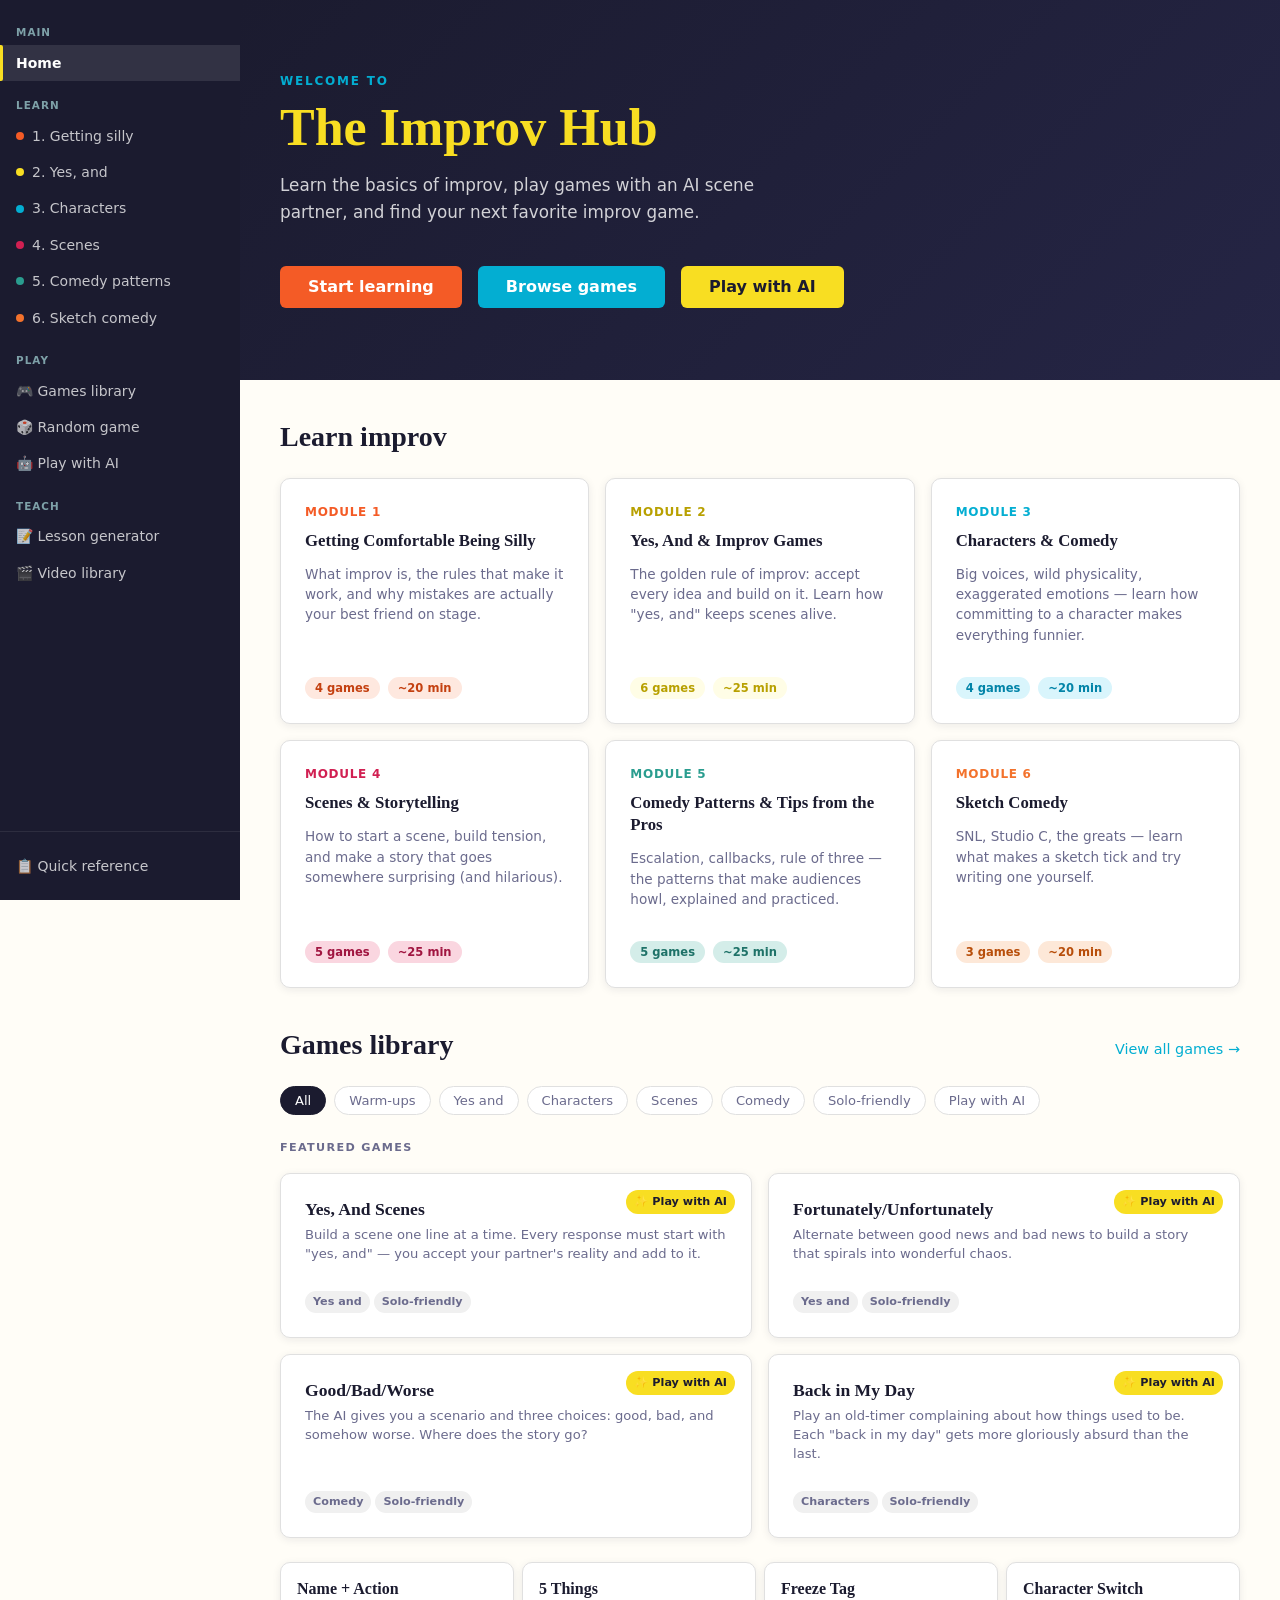
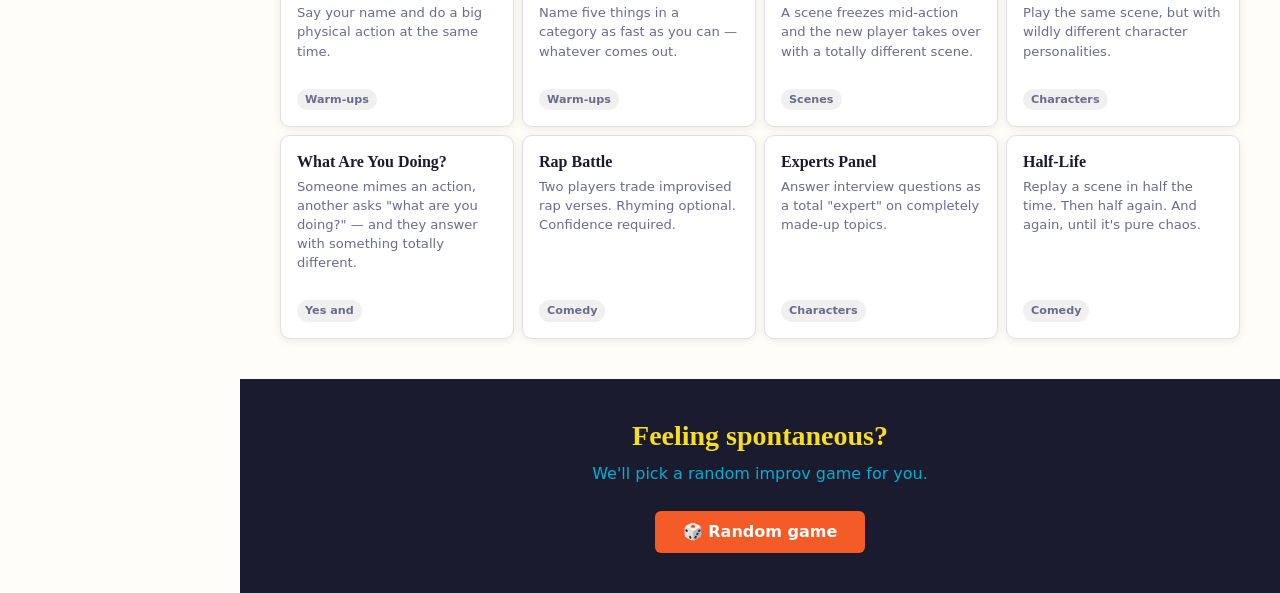
==== index.html @ 0218b7f6 "Initial site build Co-Authored-By: Claude Sonnet 4.6 <noreply@anthropic.com>" ====
<!DOCTYPE html>
<html lang="en">
<head>
  <meta charset="UTF-8">
  <meta name="viewport" content="width=device-width, initial-scale=1.0">
  <title>The Improv Hub</title>
  <link rel="stylesheet" href="style.css">
</head>
<body>

  <!-- ============================================================
       MOBILE: Hamburger toggle button
       Only visible on screens 768px and smaller.
       aria-expanded is updated by navigation.js
  ============================================================ -->
  <button
    class="sidebar-toggle"
    id="sidebar-toggle"
    aria-label="Open navigation menu"
    aria-expanded="false"
    aria-controls="sidebar"
  >
    ☰
  </button>

  <!-- ============================================================
       MOBILE: Overlay that dims the page behind the open sidebar
  ============================================================ -->
  <div class="sidebar-overlay" id="sidebar-overlay" aria-hidden="true"></div>

  <!-- ============================================================
       SITE WRAPPER: Flex container holding sidebar + main content
  ============================================================ -->
  <div class="site-wrapper">

    <!-- ==========================================================
         SIDEBAR NAVIGATION
    ========================================================== -->
    <nav class="sidebar" id="sidebar" aria-label="Main navigation">

      <!-- Nav links -->
      <div class="sidebar-nav">

        <!-- MAIN group -->
        <div class="nav-group">
          <div class="nav-group-label">Main</div>
          <a href="index.html" class="nav-link">Home</a>
        </div>

        <!-- LEARN group -->
        <div class="nav-group">
          <div class="nav-group-label">Learn</div>

          <a href="modules/module1.html" class="nav-link">
            <!-- Each dot uses an inline style for its specific module color -->
            <span class="module-dot" style="background-color: var(--module-1-color);" aria-hidden="true"></span>
            1. Getting silly
          </a>

          <a href="modules/module2.html" class="nav-link">
            <span class="module-dot" style="background-color: var(--module-2-color);" aria-hidden="true"></span>
            2. Yes, and
          </a>

          <a href="modules/module3.html" class="nav-link">
            <span class="module-dot" style="background-color: var(--module-3-color);" aria-hidden="true"></span>
            3. Characters
          </a>

          <a href="modules/module4.html" class="nav-link">
            <span class="module-dot" style="background-color: var(--module-4-color);" aria-hidden="true"></span>
            4. Scenes
          </a>

          <a href="modules/module5.html" class="nav-link">
            <span class="module-dot" style="background-color: var(--module-5-color);" aria-hidden="true"></span>
            5. Comedy patterns
          </a>

          <a href="modules/module6.html" class="nav-link">
            <span class="module-dot" style="background-color: var(--module-6-color);" aria-hidden="true"></span>
            6. Sketch comedy
          </a>
        </div>

        <!-- PLAY group -->
        <div class="nav-group">
          <div class="nav-group-label">Play</div>
          <a href="games/library.html" class="nav-link">🎮 Games library</a>
          <a href="#random-game" class="nav-link">🎲 Random game</a>
          <a href="play/ai-play.html" class="nav-link">🤖 Play with AI</a>
        </div>

        <!-- TEACH group -->
        <div class="nav-group">
          <div class="nav-group-label">Teach</div>
          <a href="teach/lesson-generator.html" class="nav-link">📝 Lesson generator</a>
          <a href="videos/library.html" class="nav-link">🎬 Video library</a>
        </div>

      </div><!-- /sidebar-nav -->

      <!-- Divider + Quick Reference at the bottom -->
      <div class="sidebar-footer">
        <a href="reference.html" class="nav-link">📋 Quick reference</a>
      </div>

    </nav><!-- /sidebar -->


    <!-- ==========================================================
         MAIN CONTENT
    ========================================================== -->
    <main class="main-content" id="main-content">


      <!-- ======================================================
           HERO SECTION
      ====================================================== -->
      <section class="hero" aria-labelledby="hero-title">
        <p class="hero-eyebrow">Welcome to</p>
        <h1 class="hero-title" id="hero-title">The Improv Hub</h1>
        <p class="hero-subtitle">
          Learn the basics of improv, play games with an AI scene partner,
          and find your next favorite improv game.
        </p>
        <div class="hero-buttons">
          <a href="modules/module1.html" class="btn btn-orange btn-lg">Start learning</a>
          <a href="games/library.html"   class="btn btn-teal btn-lg">Browse games</a>
          <a href="play/ai-play.html"    class="btn btn-yellow btn-lg">Play with AI</a>
        </div>
      </section>


      <!-- ======================================================
           LEARN IMPROV — 6 MODULE CARDS
      ====================================================== -->
      <section class="section" aria-labelledby="learn-heading">
        <h2 class="section-heading" id="learn-heading">Learn improv</h2>

        <div class="modules-grid">

          <!-- Module 1: Getting Comfortable Being Silly -->
          <a href="modules/module1.html" class="card module-card" aria-label="Module 1: Getting Comfortable Being Silly">
            <span
              class="module-card-label"
              style="color: var(--module-1-color);"
            >Module 1</span>
            <h3 class="module-card-title">Getting Comfortable Being Silly</h3>
            <p class="module-card-desc">
              What improv is, the rules that make it work, and why mistakes
              are actually your best friend on stage.
            </p>
            <div class="module-card-meta">
              <span class="badge badge-tinted" style="--badge-bg: #FEE8DF; --badge-color: #C44010;">4 games</span>
              <span class="badge badge-tinted" style="--badge-bg: #FEE8DF; --badge-color: #C44010;">~20 min</span>
            </div>
          </a>

          <!-- Module 2: Yes, And -->
          <!-- Yellow needs special treatment — darkened text for readability -->
          <a href="modules/module2.html" class="card module-card" aria-label="Module 2: Yes, And and Improv Games">
            <span
              class="module-card-label"
              style="color: var(--color-yellow-text);"
            >Module 2</span>
            <h3 class="module-card-title">Yes, And &amp; Improv Games</h3>
            <p class="module-card-desc">
              The golden rule of improv: accept every idea and build on it.
              Learn how "yes, and" keeps scenes alive.
            </p>
            <div class="module-card-meta">
              <span class="badge badge-tinted" style="--badge-bg: var(--color-yellow-tint); --badge-color: var(--color-yellow-text);">6 games</span>
              <span class="badge badge-tinted" style="--badge-bg: var(--color-yellow-tint); --badge-color: var(--color-yellow-text);">~25 min</span>
            </div>
          </a>

          <!-- Module 3: Characters -->
          <a href="modules/module3.html" class="card module-card" aria-label="Module 3: Characters and Comedy">
            <span
              class="module-card-label"
              style="color: var(--module-3-color);"
            >Module 3</span>
            <h3 class="module-card-title">Characters &amp; Comedy</h3>
            <p class="module-card-desc">
              Big voices, wild physicality, exaggerated emotions — learn how
              committing to a character makes everything funnier.
            </p>
            <div class="module-card-meta">
              <span class="badge badge-tinted" style="--badge-bg: #D9F5FC; --badge-color: #0284A8;">4 games</span>
              <span class="badge badge-tinted" style="--badge-bg: #D9F5FC; --badge-color: #0284A8;">~20 min</span>
            </div>
          </a>

          <!-- Module 4: Scenes -->
          <a href="modules/module4.html" class="card module-card" aria-label="Module 4: Scenes and Storytelling">
            <span
              class="module-card-label"
              style="color: var(--module-4-color);"
            >Module 4</span>
            <h3 class="module-card-title">Scenes &amp; Storytelling</h3>
            <p class="module-card-desc">
              How to start a scene, build tension, and make a story that goes
              somewhere surprising (and hilarious).
            </p>
            <div class="module-card-meta">
              <span class="badge badge-tinted" style="--badge-bg: #FAD6E0; --badge-color: #A01540;">5 games</span>
              <span class="badge badge-tinted" style="--badge-bg: #FAD6E0; --badge-color: #A01540;">~25 min</span>
            </div>
          </a>

          <!-- Module 5: Comedy Patterns -->
          <a href="modules/module5.html" class="card module-card" aria-label="Module 5: Comedy Patterns and Tips from the Pros">
            <span
              class="module-card-label"
              style="color: var(--module-5-color);"
            >Module 5</span>
            <h3 class="module-card-title">Comedy Patterns &amp; Tips from the Pros</h3>
            <p class="module-card-desc">
              Escalation, callbacks, rule of three — the patterns that make
              audiences howl, explained and practiced.
            </p>
            <div class="module-card-meta">
              <span class="badge badge-tinted" style="--badge-bg: #D4EDE9; --badge-color: #1E7268;">5 games</span>
              <span class="badge badge-tinted" style="--badge-bg: #D4EDE9; --badge-color: #1E7268;">~25 min</span>
            </div>
          </a>

          <!-- Module 6: Sketch Comedy -->
          <a href="modules/module6.html" class="card module-card" aria-label="Module 6: Sketch Comedy">
            <span
              class="module-card-label"
              style="color: var(--module-6-color);"
            >Module 6</span>
            <h3 class="module-card-title">Sketch Comedy</h3>
            <p class="module-card-desc">
              SNL, Studio C, the greats — learn what makes a sketch tick
              and try writing one yourself.
            </p>
            <div class="module-card-meta">
              <span class="badge badge-tinted" style="--badge-bg: #FDE8D8; --badge-color: #B84E0A;">3 games</span>
              <span class="badge badge-tinted" style="--badge-bg: #FDE8D8; --badge-color: #B84E0A;">~20 min</span>
            </div>
          </a>

        </div><!-- /modules-grid -->
      </section>


      <!-- ======================================================
           GAMES LIBRARY SECTION
      ====================================================== -->
      <section class="section" aria-labelledby="games-heading">

        <div class="section-heading-row">
          <h2 class="section-heading" id="games-heading">Games library</h2>
          <a href="games/library.html" class="view-all-link">View all games →</a>
        </div>

        <!-- Filter tags -->
        <div class="filter-tags" role="group" aria-label="Filter games by category">
          <button class="filter-tag active" data-filter="all">All</button>
          <button class="filter-tag" data-filter="warm-ups">Warm-ups</button>
          <button class="filter-tag" data-filter="yes-and">Yes and</button>
          <button class="filter-tag" data-filter="characters">Characters</button>
          <button class="filter-tag" data-filter="scenes">Scenes</button>
          <button class="filter-tag" data-filter="comedy">Comedy</button>
          <button class="filter-tag" data-filter="solo-friendly">Solo-friendly</button>
          <button class="filter-tag" data-filter="ai">Play with AI</button>
        </div>

        <!-- Featured games subheading -->
        <p class="subsection-label">Featured games</p>

        <!-- 2x2 featured game cards — all AI-playable -->
        <div class="featured-games-grid">

          <a href="play/ai-play.html?game=yes-and" class="card game-card game-card-featured" aria-label="Yes, And Scenes — Play with AI">
            <span class="ai-badge">✨ Play with AI</span>
            <h3 class="game-card-title">Yes, And Scenes</h3>
            <p class="game-card-desc">
              Build a scene one line at a time. Every response must start with
              "yes, and" — you accept your partner's reality and add to it.
            </p>
            <div class="game-card-meta">
              <span class="tag">Yes and</span>
              <span class="tag">Solo-friendly</span>
            </div>
          </a>

          <a href="play/ai-play.html?game=fortunately-unfortunately" class="card game-card game-card-featured" aria-label="Fortunately/Unfortunately — Play with AI">
            <span class="ai-badge">✨ Play with AI</span>
            <h3 class="game-card-title">Fortunately/Unfortunately</h3>
            <p class="game-card-desc">
              Alternate between good news and bad news to build a story that
              spirals into wonderful chaos.
            </p>
            <div class="game-card-meta">
              <span class="tag">Yes and</span>
              <span class="tag">Solo-friendly</span>
            </div>
          </a>

          <a href="play/ai-play.html?game=good-bad-worse" class="card game-card game-card-featured" aria-label="Good/Bad/Worse — Play with AI">
            <span class="ai-badge">✨ Play with AI</span>
            <h3 class="game-card-title">Good/Bad/Worse</h3>
            <p class="game-card-desc">
              The AI gives you a scenario and three choices: good, bad, and
              somehow worse. Where does the story go?
            </p>
            <div class="game-card-meta">
              <span class="tag">Comedy</span>
              <span class="tag">Solo-friendly</span>
            </div>
          </a>

          <a href="play/ai-play.html?game=back-in-my-day" class="card game-card game-card-featured" aria-label="Back in My Day — Play with AI">
            <span class="ai-badge">✨ Play with AI</span>
            <h3 class="game-card-title">Back in My Day</h3>
            <p class="game-card-desc">
              Play an old-timer complaining about how things used to be.
              Each "back in my day" gets more gloriously absurd than the last.
            </p>
            <div class="game-card-meta">
              <span class="tag">Characters</span>
              <span class="tag">Solo-friendly</span>
            </div>
          </a>

        </div><!-- /featured-games-grid -->

        <!-- Smaller 4-column game grid -->
        <div class="games-grid-small">

          <a href="games/library.html" class="card game-card" aria-label="Name Plus Action">
            <h3 class="game-card-title">Name + Action</h3>
            <p class="game-card-desc">Say your name and do a big physical action at the same time.</p>
            <div class="game-card-meta">
              <span class="tag">Warm-ups</span>
            </div>
          </a>

          <a href="games/library.html" class="card game-card" aria-label="5 Things">
            <h3 class="game-card-title">5 Things</h3>
            <p class="game-card-desc">Name five things in a category as fast as you can — whatever comes out.</p>
            <div class="game-card-meta">
              <span class="tag">Warm-ups</span>
            </div>
          </a>

          <a href="games/library.html" class="card game-card" aria-label="Freeze Tag">
            <h3 class="game-card-title">Freeze Tag</h3>
            <p class="game-card-desc">A scene freezes mid-action and the new player takes over with a totally different scene.</p>
            <div class="game-card-meta">
              <span class="tag">Scenes</span>
            </div>
          </a>

          <a href="games/library.html" class="card game-card" aria-label="Character Switch">
            <h3 class="game-card-title">Character Switch</h3>
            <p class="game-card-desc">Play the same scene, but with wildly different character personalities.</p>
            <div class="game-card-meta">
              <span class="tag">Characters</span>
            </div>
          </a>

          <a href="games/library.html" class="card game-card" aria-label="What Are You Doing?">
            <h3 class="game-card-title">What Are You Doing?</h3>
            <p class="game-card-desc">Someone mimes an action, another asks "what are you doing?" — and they answer with something totally different.</p>
            <div class="game-card-meta">
              <span class="tag">Yes and</span>
            </div>
          </a>

          <a href="games/library.html" class="card game-card" aria-label="Rap Battle">
            <h3 class="game-card-title">Rap Battle</h3>
            <p class="game-card-desc">Two players trade improvised rap verses. Rhyming optional. Confidence required.</p>
            <div class="game-card-meta">
              <span class="tag">Comedy</span>
            </div>
          </a>

          <a href="games/library.html" class="card game-card" aria-label="Experts Panel">
            <h3 class="game-card-title">Experts Panel</h3>
            <p class="game-card-desc">Answer interview questions as a total "expert" on completely made-up topics.</p>
            <div class="game-card-meta">
              <span class="tag">Characters</span>
            </div>
          </a>

          <a href="games/library.html" class="card game-card" aria-label="Half-Life">
            <h3 class="game-card-title">Half-Life</h3>
            <p class="game-card-desc">Replay a scene in half the time. Then half again. And again, until it's pure chaos.</p>
            <div class="game-card-meta">
              <span class="tag">Comedy</span>
            </div>
          </a>

        </div><!-- /games-grid-small -->

      </section><!-- /games section -->


      <!-- ======================================================
           RANDOM GAME BANNER
      ====================================================== -->
      <section class="random-game-banner" id="random-game" aria-labelledby="random-heading">
        <h2 id="random-heading">Feeling spontaneous?</h2>
        <p>We'll pick a random improv game for you.</p>
        <button class="btn btn-orange btn-lg" id="random-game-btn" onclick="randomGame()">
          🎲 Random game
        </button>
      </section>


    </main><!-- /main-content -->
  </div><!-- /site-wrapper -->


  <!-- ============================================================
       SCRIPTS
  ============================================================ -->
  <script src="js/navigation.js"></script>

  <script>
    /* ---- Filter tags on homepage ----
       When a filter tag is clicked, toggle the active state.
       (Full filtering logic lives in games.js on the library page —
       this just handles the visual toggle here on the homepage.) */
    document.querySelectorAll('.filter-tag').forEach(function (btn) {
      btn.addEventListener('click', function () {
        // Remove active from all tags
        document.querySelectorAll('.filter-tag').forEach(function (t) {
          t.classList.remove('active');
        });
        // Activate clicked tag
        btn.classList.add('active');
      });
    });

    /* ---- Random game ----
       Pick a random AI-playable game and navigate to it. */
    function randomGame() {
      var games = [
        'yes-and',
        'fortunately-unfortunately',
        'good-bad-worse',
        'back-in-my-day',
        'character-interview',
        'what-are-you-doing'
      ];
      var pick = games[Math.floor(Math.random() * games.length)];
      window.location.href = 'play/ai-play.html?game=' + pick;
    }
  </script>

</body>
</html>
---- style.css ----
/* ============================================================
   THE IMPROV HUB — Global Stylesheet
   style.css

   Table of contents:
   1. CSS custom properties (color/type variables)
   2. Reset and base styles
   3. Typography
   4. Layout (sidebar + main content)
   5. Sidebar navigation
   6. Buttons
   7. Cards (module cards, game cards)
   8. Homepage sections (hero, learn improv, games library, random game)
   9. Badges and tags
   10. Filter tags
   11. Utilities
   12. Responsive / mobile
============================================================ */


/* ============================================================
   1. CSS CUSTOM PROPERTIES
   These variables are used everywhere. Change a color here
   and it updates across the whole site.
============================================================ */

:root {
  /* Core colors */
  --color-navy:        #1B1B2F;
  --color-yellow:      #F8DE22;
  --color-orange:      #F45B26;
  --color-teal:        #03AED2;
  --color-red:         #D12052;
  --color-green:       #2A9D8F;
  --color-deep-orange: #F3722C;
  --color-soft-teal:   #A8DADC;

  /* Background and text */
  --color-bg:          #FFFDF7;
  --color-dark-text:   #1B1B2F;
  --color-gray-text:   #6B6B8D;
  --color-border:      #e0e0e0;
  --color-white:       #ffffff;

  /* Module 2 special case — yellow needs dark text on white */
  --color-yellow-text: #B8A000;
  --color-yellow-tint: #FFFDE6;

  /* Module accent colors (used for dots, labels, badges) */
  --module-1-color:    var(--color-orange);
  --module-2-color:    var(--color-yellow);
  --module-3-color:    var(--color-teal);
  --module-4-color:    var(--color-red);
  --module-5-color:    var(--color-green);
  --module-6-color:    var(--color-deep-orange);

  /* Sidebar */
  --sidebar-width:     240px;
  --sidebar-bg:        var(--color-navy);

  /* Typography */
  --font-serif:        'Georgia', 'Times New Roman', serif;
  --font-sans:         'Segoe UI', system-ui, -apple-system, sans-serif;

  /* Spacing */
  --space-xs:   4px;
  --space-sm:   8px;
  --space-md:   16px;
  --space-lg:   24px;
  --space-xl:   40px;
  --space-2xl:  64px;

  /* Border radius */
  --radius-sm:  6px;
  --radius-md:  10px;
  --radius-lg:  16px;

  /* Shadows */
  --shadow-card: 0 2px 8px rgba(27, 27, 47, 0.08);
  --shadow-card-hover: 0 4px 16px rgba(27, 27, 47, 0.14);
}


/* ============================================================
   2. RESET AND BASE STYLES
   Normalize cross-browser differences and set sensible defaults
============================================================ */

*, *::before, *::after {
  box-sizing: border-box;
  margin: 0;
  padding: 0;
}

html {
  font-size: 16px;
  scroll-behavior: smooth;
}

body {
  font-family: var(--font-sans);
  background-color: var(--color-bg);
  color: var(--color-dark-text);
  line-height: 1.6;
  min-height: 100vh;
}

img {
  max-width: 100%;
  height: auto;
  display: block;
}

a {
  color: var(--color-teal);
  text-decoration: none;
}

a:hover {
  text-decoration: underline;
}

ul, ol {
  list-style: none;
}


/* ============================================================
   3. TYPOGRAPHY
============================================================ */

h1, h2, h3, h4, h5, h6 {
  font-family: var(--font-serif);
  color: var(--color-dark-text);
  line-height: 1.2;
}

h1 { font-size: 2.5rem; }
h2 { font-size: 1.75rem; }
h3 { font-size: 1.25rem; }
h4 { font-size: 1.1rem; }

p {
  margin-bottom: var(--space-md);
}

p:last-child {
  margin-bottom: 0;
}

/* Section headings used across homepage */
.section-heading {
  font-family: var(--font-serif);
  font-size: 1.75rem;
  color: var(--color-dark-text);
  margin-bottom: var(--space-lg);
}

.section-heading-row {
  display: flex;
  align-items: baseline;
  justify-content: space-between;
  margin-bottom: var(--space-lg);
}

.section-heading-row .section-heading {
  margin-bottom: 0;
}

.view-all-link {
  font-size: 0.9rem;
  color: var(--color-teal);
  font-family: var(--font-sans);
  white-space: nowrap;
}

.view-all-link:hover {
  text-decoration: underline;
}


/* ============================================================
   4. LAYOUT — SIDEBAR + MAIN CONTENT
   The sidebar is fixed on the left; content scrolls independently.
============================================================ */

.site-wrapper {
  display: flex;
  min-height: 100vh;
}

/* Sidebar takes a fixed column on the left */
.sidebar {
  width: var(--sidebar-width);
  flex-shrink: 0;           /* Don't let it compress */
  background-color: var(--sidebar-bg);
  position: fixed;
  top: 0;
  left: 0;
  height: 100vh;
  overflow-y: auto;
  z-index: 100;
  display: flex;
  flex-direction: column;
}

/* Main content fills the rest of the viewport */
.main-content {
  margin-left: var(--sidebar-width);
  flex: 1;
  min-width: 0;             /* Prevents overflow in flex children */
}

/* Mobile toggle button — hidden on desktop */
.sidebar-toggle {
  display: none;
}


/* ============================================================
   5. SIDEBAR NAVIGATION
============================================================ */

/* Navigation groups (MAIN, LEARN, PLAY, TEACH) */
.sidebar-nav {
  flex: 1;
  padding: var(--space-lg) 0 var(--space-md);
}

.nav-group {
  margin-bottom: var(--space-md);
}

/* Section label (e.g., "MAIN", "MODULES") */
.nav-group-label {
  font-size: 0.65rem;
  font-weight: 700;
  letter-spacing: 0.1em;
  text-transform: uppercase;
  color: var(--color-soft-teal);
  padding: 0 var(--space-md) var(--space-xs);
  opacity: 0.7;
}

/* Individual nav links */
.nav-link {
  display: flex;
  align-items: center;
  gap: var(--space-sm);
  padding: 7px var(--space-md);
  color: rgba(255, 255, 255, 0.75);
  font-size: 0.875rem;
  text-decoration: none;
  border-radius: 0;
  transition: background-color 0.15s ease, color 0.15s ease;
  position: relative;
}

.nav-link:hover {
  background-color: rgba(255, 255, 255, 0.07);
  color: var(--color-white);
  text-decoration: none;
}

/* Active state — white text + subtle left accent */
.nav-link.active {
  background-color: rgba(255, 255, 255, 0.1);
  color: var(--color-white);
  font-weight: 600;
}

.nav-link.active::before {
  content: '';
  position: absolute;
  left: 0;
  top: 0;
  bottom: 0;
  width: 3px;
  background-color: var(--color-yellow);
  border-radius: 0 2px 2px 0;
}

/* Colored module dots in the sidebar */
.module-dot {
  width: 8px;
  height: 8px;
  border-radius: 50%;
  flex-shrink: 0;
}

/* Bottom section of sidebar (Quick Reference, divider) */
.sidebar-footer {
  padding: var(--space-md) 0;
  border-top: 1px solid rgba(255, 255, 255, 0.08);
}


/* ============================================================
   6. BUTTONS
============================================================ */

.btn {
  display: inline-flex;
  align-items: center;
  gap: var(--space-sm);
  padding: 10px 22px;
  border: none;
  border-radius: var(--radius-sm);
  font-family: var(--font-sans);
  font-size: 0.9rem;
  font-weight: 600;
  cursor: pointer;
  text-decoration: none;
  transition: opacity 0.15s ease, transform 0.1s ease;
  line-height: 1;
}

.btn:hover {
  opacity: 0.88;
  transform: translateY(-1px);
  text-decoration: none;
}

.btn:active {
  transform: translateY(0);
}

/* Orange — "Start learning", "Random game" */
.btn-orange {
  background-color: var(--color-orange);
  color: var(--color-white);
}

/* Teal — "Browse games" */
.btn-teal {
  background-color: var(--color-teal);
  color: var(--color-white);
}

/* Yellow — "Play with AI" */
.btn-yellow {
  background-color: var(--color-yellow);
  color: var(--color-dark-text);
}

/* Ghost / outline button */
.btn-outline {
  background-color: transparent;
  color: var(--color-white);
  border: 2px solid rgba(255, 255, 255, 0.4);
}

.btn-outline:hover {
  border-color: var(--color-white);
}

/* Large button variant */
.btn-lg {
  padding: 13px 28px;
  font-size: 1rem;
}


/* ============================================================
   7. CARDS
============================================================ */

/* Base card styles shared by module and game cards */
.card {
  background-color: var(--color-white);
  border: 1px solid var(--color-border);
  border-radius: var(--radius-md);
  overflow: hidden;
  transition: box-shadow 0.2s ease, transform 0.15s ease;
  box-shadow: var(--shadow-card);
}

.card:hover {
  box-shadow: var(--shadow-card-hover);
  transform: translateY(-2px);
}

.card a {
  text-decoration: none;
  color: inherit;
}

/* --- Module cards (used in the 3x2 grid on homepage) --- */
.module-card {
  padding: var(--space-lg);
  display: flex;
  flex-direction: column;
  gap: var(--space-sm);
  cursor: pointer;
}

.module-card:hover {
  text-decoration: none;
}

/* "Module 1" colored label */
.module-card-label {
  font-size: 0.75rem;
  font-weight: 700;
  text-transform: uppercase;
  letter-spacing: 0.06em;
}

.module-card-title {
  font-family: var(--font-serif);
  font-size: 1.05rem;
  color: var(--color-dark-text);
  line-height: 1.3;
  margin-bottom: var(--space-xs);
}

.module-card-desc {
  font-size: 0.85rem;
  color: var(--color-gray-text);
  line-height: 1.5;
  flex: 1;
}

.module-card-meta {
  display: flex;
  gap: var(--space-sm);
  flex-wrap: wrap;
  margin-top: var(--space-sm);
}

/* --- Game cards (featured 2x2, and smaller grid) --- */
.game-card {
  padding: var(--space-md);
  display: flex;
  flex-direction: column;
  gap: var(--space-xs);
  cursor: pointer;
  position: relative;
}

.game-card-title {
  font-family: var(--font-serif);
  font-size: 1rem;
  color: var(--color-dark-text);
  line-height: 1.3;
}

.game-card-desc {
  font-size: 0.82rem;
  color: var(--color-gray-text);
  line-height: 1.45;
  flex: 1;
}

.game-card-meta {
  display: flex;
  gap: var(--space-xs);
  flex-wrap: wrap;
  margin-top: var(--space-sm);
}

/* Featured game cards are slightly larger */
.game-card-featured {
  padding: var(--space-lg);
}

.game-card-featured .game-card-title {
  font-size: 1.1rem;
}

/* AI badge positioned in top-right of featured cards */
.ai-badge {
  position: absolute;
  top: var(--space-md);
  right: var(--space-md);
  background-color: var(--color-yellow);
  color: var(--color-dark-text);
  font-size: 0.7rem;
  font-weight: 700;
  padding: 3px 8px;
  border-radius: 20px;
  white-space: nowrap;
}


/* ============================================================
   8. HOMEPAGE SECTIONS
============================================================ */

/* --- Hero section --- */
.hero {
  background: linear-gradient(135deg, #1B1B2F 0%, #252545 100%);
  padding: var(--space-2xl) var(--space-xl);
  color: var(--color-white);
  min-height: 380px;
  display: flex;
  flex-direction: column;
  justify-content: center;
}

.hero-eyebrow {
  font-size: 0.75rem;
  font-weight: 700;
  letter-spacing: 0.15em;
  text-transform: uppercase;
  color: var(--color-teal);
  margin-bottom: var(--space-sm);
  font-family: var(--font-sans);
}

.hero-title {
  font-family: var(--font-serif);
  font-size: 3.25rem;
  color: var(--color-yellow);
  line-height: 1.1;
  margin-bottom: var(--space-md);
}

.hero-subtitle {
  font-size: 1.05rem;
  color: rgba(255, 255, 255, 0.8);
  max-width: 520px;
  line-height: 1.6;
  margin-bottom: var(--space-xl);
}

.hero-buttons {
  display: flex;
  gap: var(--space-md);
  flex-wrap: wrap;
}

/* --- Content sections (shared padding/max-width) --- */
.section {
  padding: var(--space-xl);
}

.section + .section {
  padding-top: 0;  /* Sections stack without double spacing */
}

/* --- Module grid (3 columns on homepage) --- */
.modules-grid {
  display: grid;
  grid-template-columns: repeat(3, 1fr);
  gap: var(--space-md);
}

/* --- Featured games (2x2 grid) --- */
.featured-games-grid {
  display: grid;
  grid-template-columns: repeat(2, 1fr);
  gap: var(--space-md);
  margin-bottom: var(--space-lg);
}

/* --- Additional games (4-column smaller grid) --- */
.games-grid-small {
  display: grid;
  grid-template-columns: repeat(4, 1fr);
  gap: var(--space-sm);
  margin-top: var(--space-md);
}

/* --- "FEATURED GAMES" sub-label --- */
.subsection-label {
  font-size: 0.7rem;
  font-weight: 700;
  letter-spacing: 0.12em;
  text-transform: uppercase;
  color: var(--color-gray-text);
  margin-bottom: var(--space-md);
}

/* --- Random game banner --- */
.random-game-banner {
  background-color: var(--color-navy);
  padding: var(--space-xl);
  text-align: center;
}

.random-game-banner h2 {
  font-family: var(--font-serif);
  font-size: 1.75rem;
  color: var(--color-yellow);
  margin-bottom: var(--space-sm);
}

.random-game-banner p {
  color: var(--color-teal);
  font-size: 1rem;
  margin-bottom: var(--space-lg);
}


/* ============================================================
   9. BADGES AND TAGS
   Small colored chips used inside cards (e.g., "4 games", "15 min")
============================================================ */

.badge {
  display: inline-flex;
  align-items: center;
  gap: 4px;
  padding: 3px 10px;
  border-radius: 20px;
  font-size: 0.72rem;
  font-weight: 600;
  line-height: 1.4;
  white-space: nowrap;
}

/* Module-colored badges — background is a light tint of the module color */
/* These are set inline via CSS custom properties on each card */
.badge-tinted {
  background-color: var(--badge-bg, #f0f0f0);
  color: var(--badge-color, #444);
}

/* Category tag on game cards */
.tag {
  display: inline-block;
  padding: 2px 8px;
  background-color: #f0f0f0;
  color: var(--color-gray-text);
  border-radius: 20px;
  font-size: 0.7rem;
  font-weight: 600;
}


/* ============================================================
   10. FILTER TAGS ROW
   Used in the games library and homepage games section
============================================================ */

.filter-tags {
  display: flex;
  gap: var(--space-sm);
  flex-wrap: wrap;
  margin-bottom: var(--space-lg);
}

.filter-tag {
  padding: 6px 14px;
  border: 1px solid var(--color-border);
  background-color: var(--color-white);
  color: var(--color-gray-text);
  border-radius: 20px;
  font-size: 0.82rem;
  font-weight: 500;
  cursor: pointer;
  transition: background-color 0.15s ease, color 0.15s ease, border-color 0.15s ease;
  font-family: var(--font-sans);
}

.filter-tag:hover {
  border-color: var(--color-teal);
  color: var(--color-teal);
}

.filter-tag.active {
  background-color: var(--color-navy);
  color: var(--color-white);
  border-color: var(--color-navy);
}


/* ============================================================
   11. UTILITIES
============================================================ */

.sr-only {
  position: absolute;
  width: 1px;
  height: 1px;
  padding: 0;
  margin: -1px;
  overflow: hidden;
  clip: rect(0, 0, 0, 0);
  white-space: nowrap;
  border: 0;
}

.text-teal  { color: var(--color-teal); }
.text-yellow { color: var(--color-yellow); }
.text-gray  { color: var(--color-gray-text); }

.mt-sm { margin-top: var(--space-sm); }
.mt-md { margin-top: var(--space-md); }
.mt-lg { margin-top: var(--space-lg); }


/* ============================================================
   12. RESPONSIVE / MOBILE
   Breakpoint: 768px (tablets and phones)
   - Sidebar slides off-screen and becomes a drawer
   - Grids collapse to fewer columns
============================================================ */

@media (max-width: 768px) {

  /* Sidebar becomes a hidden drawer */
  .sidebar {
    transform: translateX(-100%);
    transition: transform 0.25s ease;
    width: 260px;
  }

  /* When open, slide in */
  .sidebar.sidebar-open {
    transform: translateX(0);
  }

  /* Main content takes full width on mobile */
  .main-content {
    margin-left: 0;
  }

  /* Show the mobile toggle button */
  .sidebar-toggle {
    display: flex;
    align-items: center;
    justify-content: center;
    position: fixed;
    top: var(--space-md);
    left: var(--space-md);
    z-index: 200;
    width: 40px;
    height: 40px;
    background-color: var(--color-navy);
    color: var(--color-white);
    border: none;
    border-radius: var(--radius-sm);
    cursor: pointer;
    font-size: 1.1rem;
  }

  /* Overlay behind open sidebar on mobile */
  .sidebar-overlay {
    display: none;
    position: fixed;
    inset: 0;
    background-color: rgba(0, 0, 0, 0.5);
    z-index: 99;
  }

  .sidebar-overlay.visible {
    display: block;
  }

  /* Stack hero vertically, reduce size */
  .hero {
    padding: 64px var(--space-lg) var(--space-xl);
    min-height: auto;
  }

  .hero-title {
    font-size: 2.25rem;
  }

  .hero-buttons {
    flex-direction: column;
    align-items: flex-start;
  }

  /* Content sections less padding */
  .section {
    padding: var(--space-lg);
  }

  /* Module cards: 1 column */
  .modules-grid {
    grid-template-columns: 1fr;
  }

  /* Featured games: 1 column */
  .featured-games-grid {
    grid-template-columns: 1fr;
  }

  /* Small games grid: 2 columns */
  .games-grid-small {
    grid-template-columns: repeat(2, 1fr);
  }

  /* Random game banner */
  .random-game-banner {
    padding: var(--space-xl) var(--space-lg);
  }
}

@media (max-width: 480px) {
  .games-grid-small {
    grid-template-columns: 1fr;
  }

  .hero-title {
    font-size: 1.9rem;
  }
}
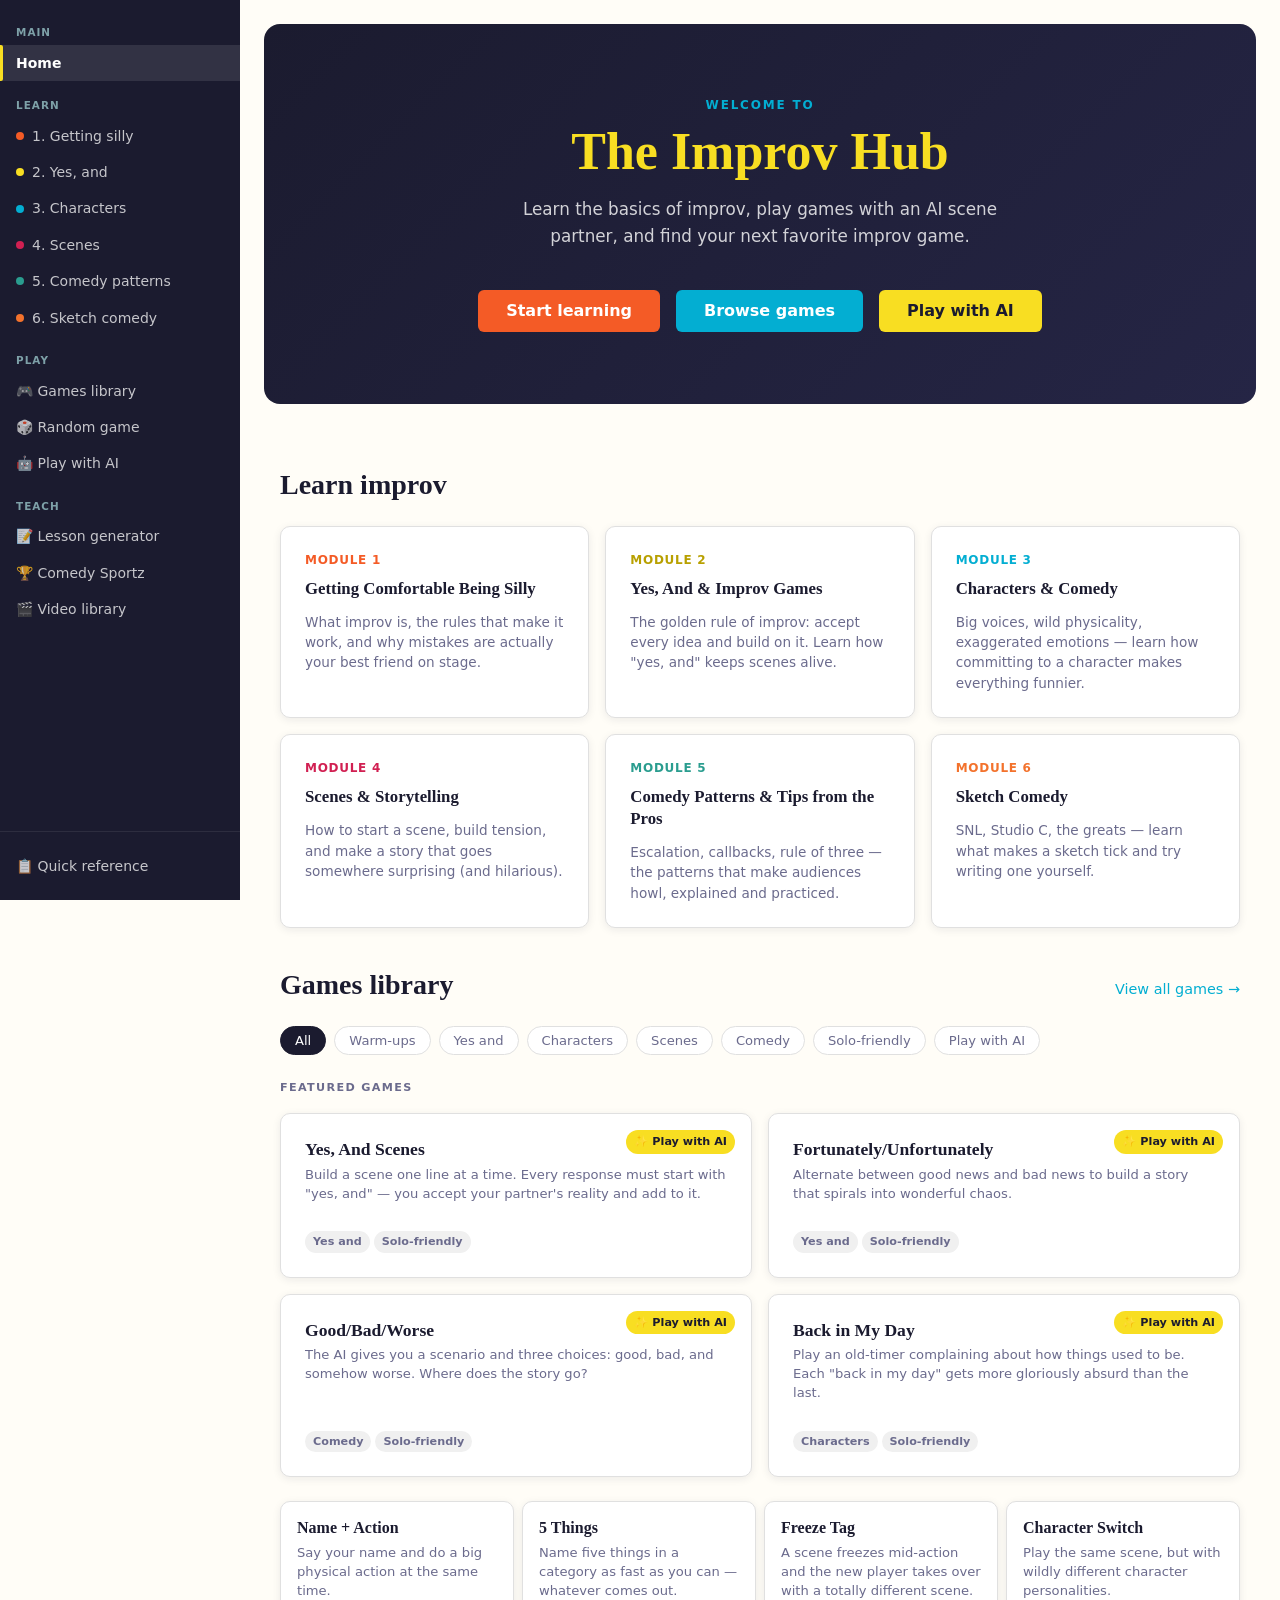
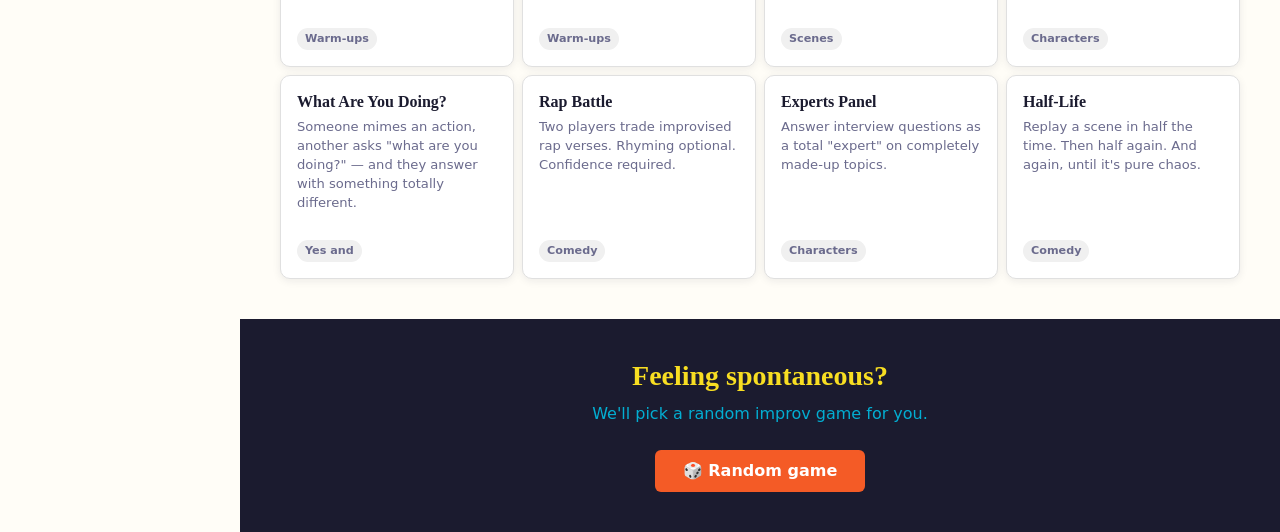
==== commit 35ba99a2: "Add Comedy Sportz page and sidebar link; clean up module card badges - New teach/comedysportz.html w" ====
--- a/index.html
+++ b/index.html
@@ -95,6 +95,7 @@
         <div class="nav-group">
           <div class="nav-group-label">Teach</div>
           <a href="teach/lesson-generator.html" class="nav-link">📝 Lesson generator</a>
+          <a href="teach/comedysportz.html" class="nav-link">🏆 Comedy Sportz</a>
           <a href="videos/library.html" class="nav-link">🎬 Video library</a>
         </div>
 
@@ -151,10 +152,6 @@
               What improv is, the rules that make it work, and why mistakes
               are actually your best friend on stage.
             </p>
-            <div class="module-card-meta">
-              <span class="badge badge-tinted" style="--badge-bg: #FEE8DF; --badge-color: #C44010;">4 games</span>
-              <span class="badge badge-tinted" style="--badge-bg: #FEE8DF; --badge-color: #C44010;">~20 min</span>
-            </div>
           </a>
 
           <!-- Module 2: Yes, And -->
@@ -169,10 +166,6 @@
               The golden rule of improv: accept every idea and build on it.
               Learn how "yes, and" keeps scenes alive.
             </p>
-            <div class="module-card-meta">
-              <span class="badge badge-tinted" style="--badge-bg: var(--color-yellow-tint); --badge-color: var(--color-yellow-text);">6 games</span>
-              <span class="badge badge-tinted" style="--badge-bg: var(--color-yellow-tint); --badge-color: var(--color-yellow-text);">~25 min</span>
-            </div>
           </a>
 
           <!-- Module 3: Characters -->
@@ -186,10 +179,6 @@
               Big voices, wild physicality, exaggerated emotions — learn how
               committing to a character makes everything funnier.
             </p>
-            <div class="module-card-meta">
-              <span class="badge badge-tinted" style="--badge-bg: #D9F5FC; --badge-color: #0284A8;">4 games</span>
-              <span class="badge badge-tinted" style="--badge-bg: #D9F5FC; --badge-color: #0284A8;">~20 min</span>
-            </div>
           </a>
 
           <!-- Module 4: Scenes -->
@@ -203,10 +192,6 @@
               How to start a scene, build tension, and make a story that goes
               somewhere surprising (and hilarious).
             </p>
-            <div class="module-card-meta">
-              <span class="badge badge-tinted" style="--badge-bg: #FAD6E0; --badge-color: #A01540;">5 games</span>
-              <span class="badge badge-tinted" style="--badge-bg: #FAD6E0; --badge-color: #A01540;">~25 min</span>
-            </div>
           </a>
 
           <!-- Module 5: Comedy Patterns -->
@@ -220,10 +205,6 @@
               Escalation, callbacks, rule of three — the patterns that make
               audiences howl, explained and practiced.
             </p>
-            <div class="module-card-meta">
-              <span class="badge badge-tinted" style="--badge-bg: #D4EDE9; --badge-color: #1E7268;">5 games</span>
-              <span class="badge badge-tinted" style="--badge-bg: #D4EDE9; --badge-color: #1E7268;">~25 min</span>
-            </div>
           </a>
 
           <!-- Module 6: Sketch Comedy -->
@@ -237,13 +218,12 @@
               SNL, Studio C, the greats — learn what makes a sketch tick
               and try writing one yourself.
             </p>
-            <div class="module-card-meta">
-              <span class="badge badge-tinted" style="--badge-bg: #FDE8D8; --badge-color: #B84E0A;">3 games</span>
-              <span class="badge badge-tinted" style="--badge-bg: #FDE8D8; --badge-color: #B84E0A;">~20 min</span>
-            </div>
           </a>
 
         </div><!-- /modules-grid -->
+      </section>
+
+
       </section>
 
 
--- a/style.css
+++ b/style.css
@@ -496,6 +496,10 @@
   display: flex;
   flex-direction: column;
   justify-content: center;
+  align-items: center;   /* Center content horizontally */
+  text-align: center;
+  border-radius: var(--radius-lg);
+  margin: var(--space-lg);
 }
 
 .hero-eyebrow {
@@ -528,6 +532,7 @@
   display: flex;
   gap: var(--space-md);
   flex-wrap: wrap;
+  justify-content: center;
 }
 
 /* --- Content sections (shared padding/max-width) --- */
@@ -753,6 +758,8 @@
   .hero {
     padding: 64px var(--space-lg) var(--space-xl);
     min-height: auto;
+    margin: var(--space-md);
+    border-radius: var(--radius-md);
   }
 
   .hero-title {
@@ -761,7 +768,7 @@
 
   .hero-buttons {
     flex-direction: column;
-    align-items: flex-start;
+    align-items: center;
   }
 
   /* Content sections less padding */
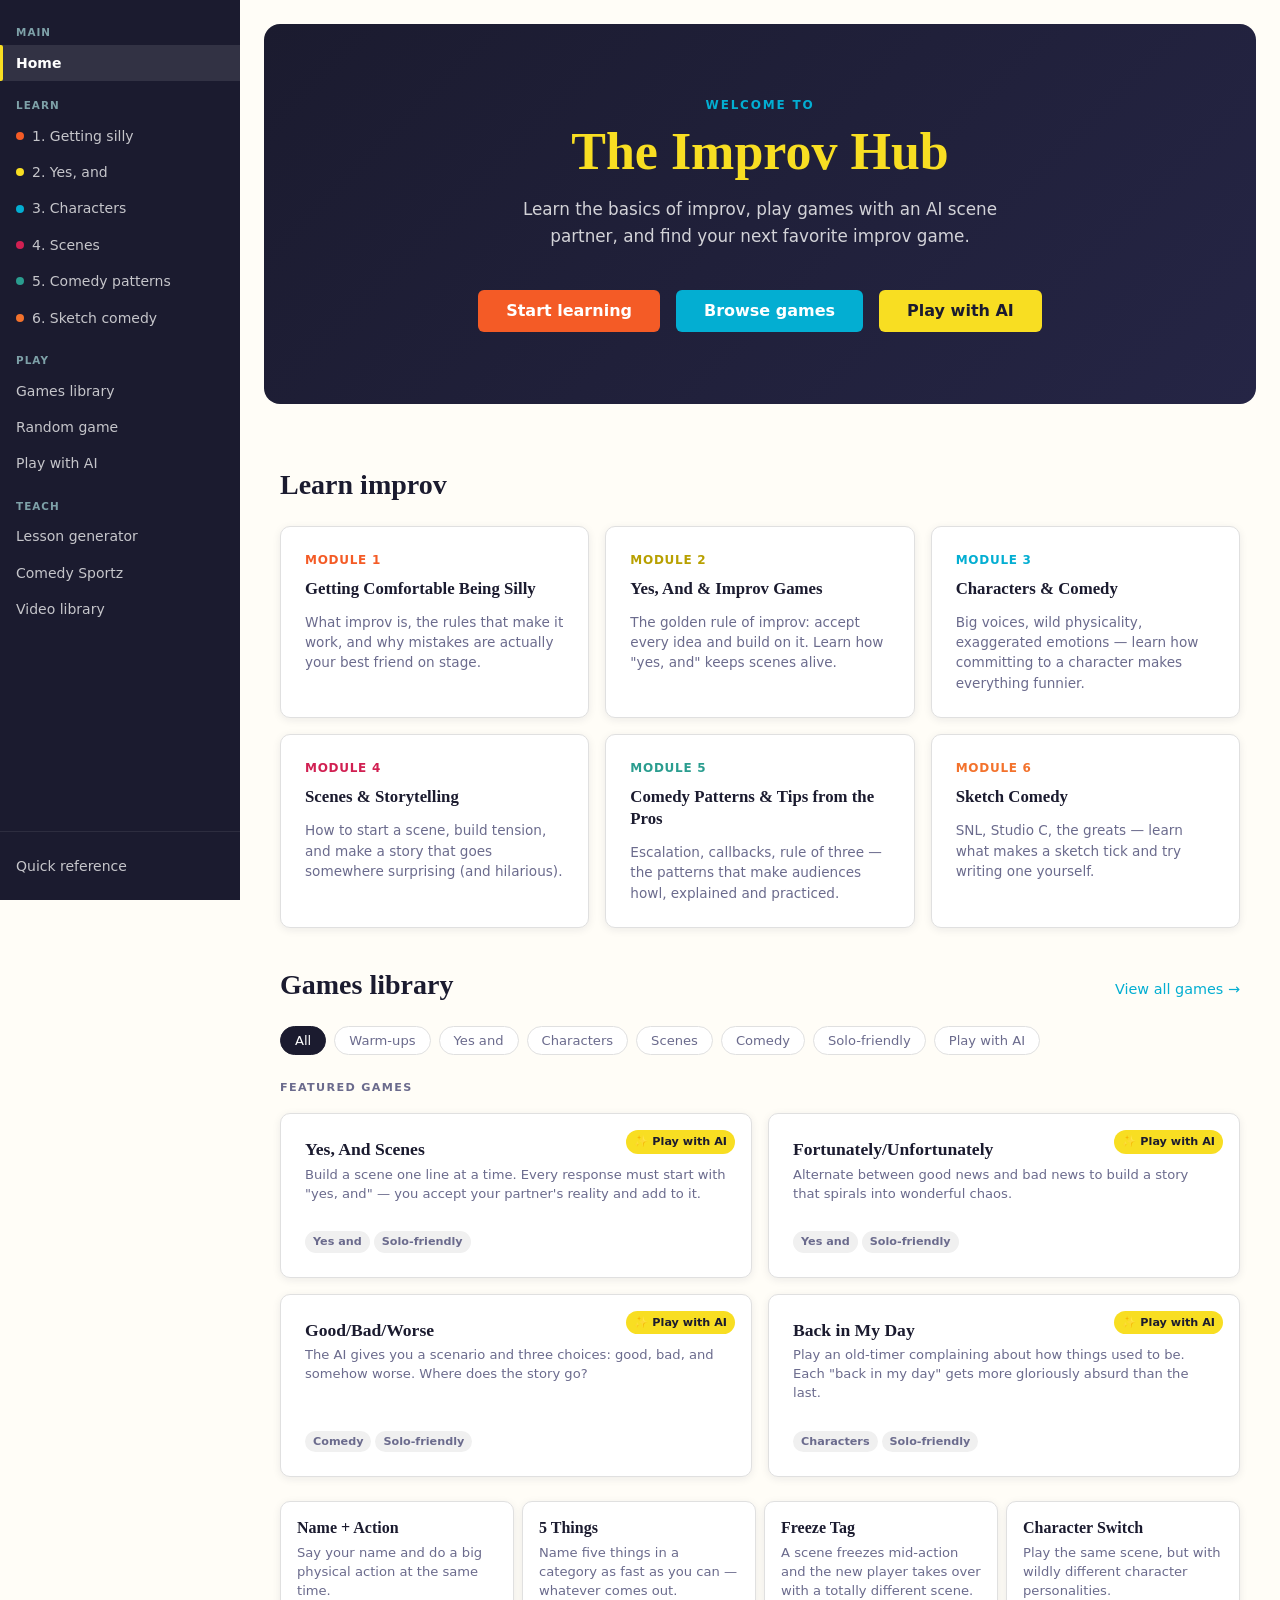
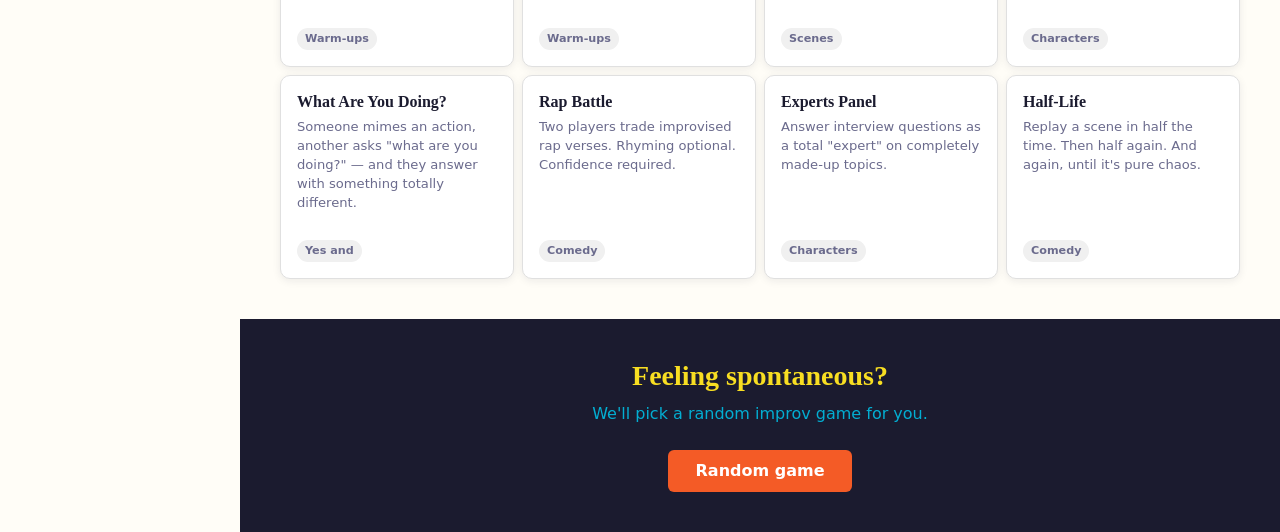
==== commit cb2206ee: "Remove emoji icons from sidebar nav links; remove AI badge from library cards Co-Authored-By: Claude" ====
--- a/index.html
+++ b/index.html
@@ -86,24 +86,24 @@
         <!-- PLAY group -->
         <div class="nav-group">
           <div class="nav-group-label">Play</div>
-          <a href="games/library.html" class="nav-link">🎮 Games library</a>
-          <a href="#random-game" class="nav-link">🎲 Random game</a>
-          <a href="play/ai-play.html" class="nav-link">🤖 Play with AI</a>
+          <a href="games/library.html" class="nav-link">Games library</a>
+          <a href="#random-game" class="nav-link">Random game</a>
+          <a href="play/ai-play.html" class="nav-link">Play with AI</a>
         </div>
 
         <!-- TEACH group -->
         <div class="nav-group">
           <div class="nav-group-label">Teach</div>
-          <a href="teach/lesson-generator.html" class="nav-link">📝 Lesson generator</a>
-          <a href="teach/comedysportz.html" class="nav-link">🏆 Comedy Sportz</a>
-          <a href="videos/library.html" class="nav-link">🎬 Video library</a>
+          <a href="teach/lesson-generator.html" class="nav-link">Lesson generator</a>
+          <a href="teach/comedysportz.html" class="nav-link">Comedy Sportz</a>
+          <a href="videos/library.html" class="nav-link">Video library</a>
         </div>
 
       </div><!-- /sidebar-nav -->
 
       <!-- Divider + Quick Reference at the bottom -->
       <div class="sidebar-footer">
-        <a href="reference.html" class="nav-link">📋 Quick reference</a>
+        <a href="reference.html" class="nav-link">Quick reference</a>
       </div>
 
     </nav><!-- /sidebar -->
@@ -388,7 +388,7 @@
         <h2 id="random-heading">Feeling spontaneous?</h2>
         <p>We'll pick a random improv game for you.</p>
         <button class="btn btn-orange btn-lg" id="random-game-btn" onclick="randomGame()">
-          🎲 Random game
+          Random game
         </button>
       </section>
 
